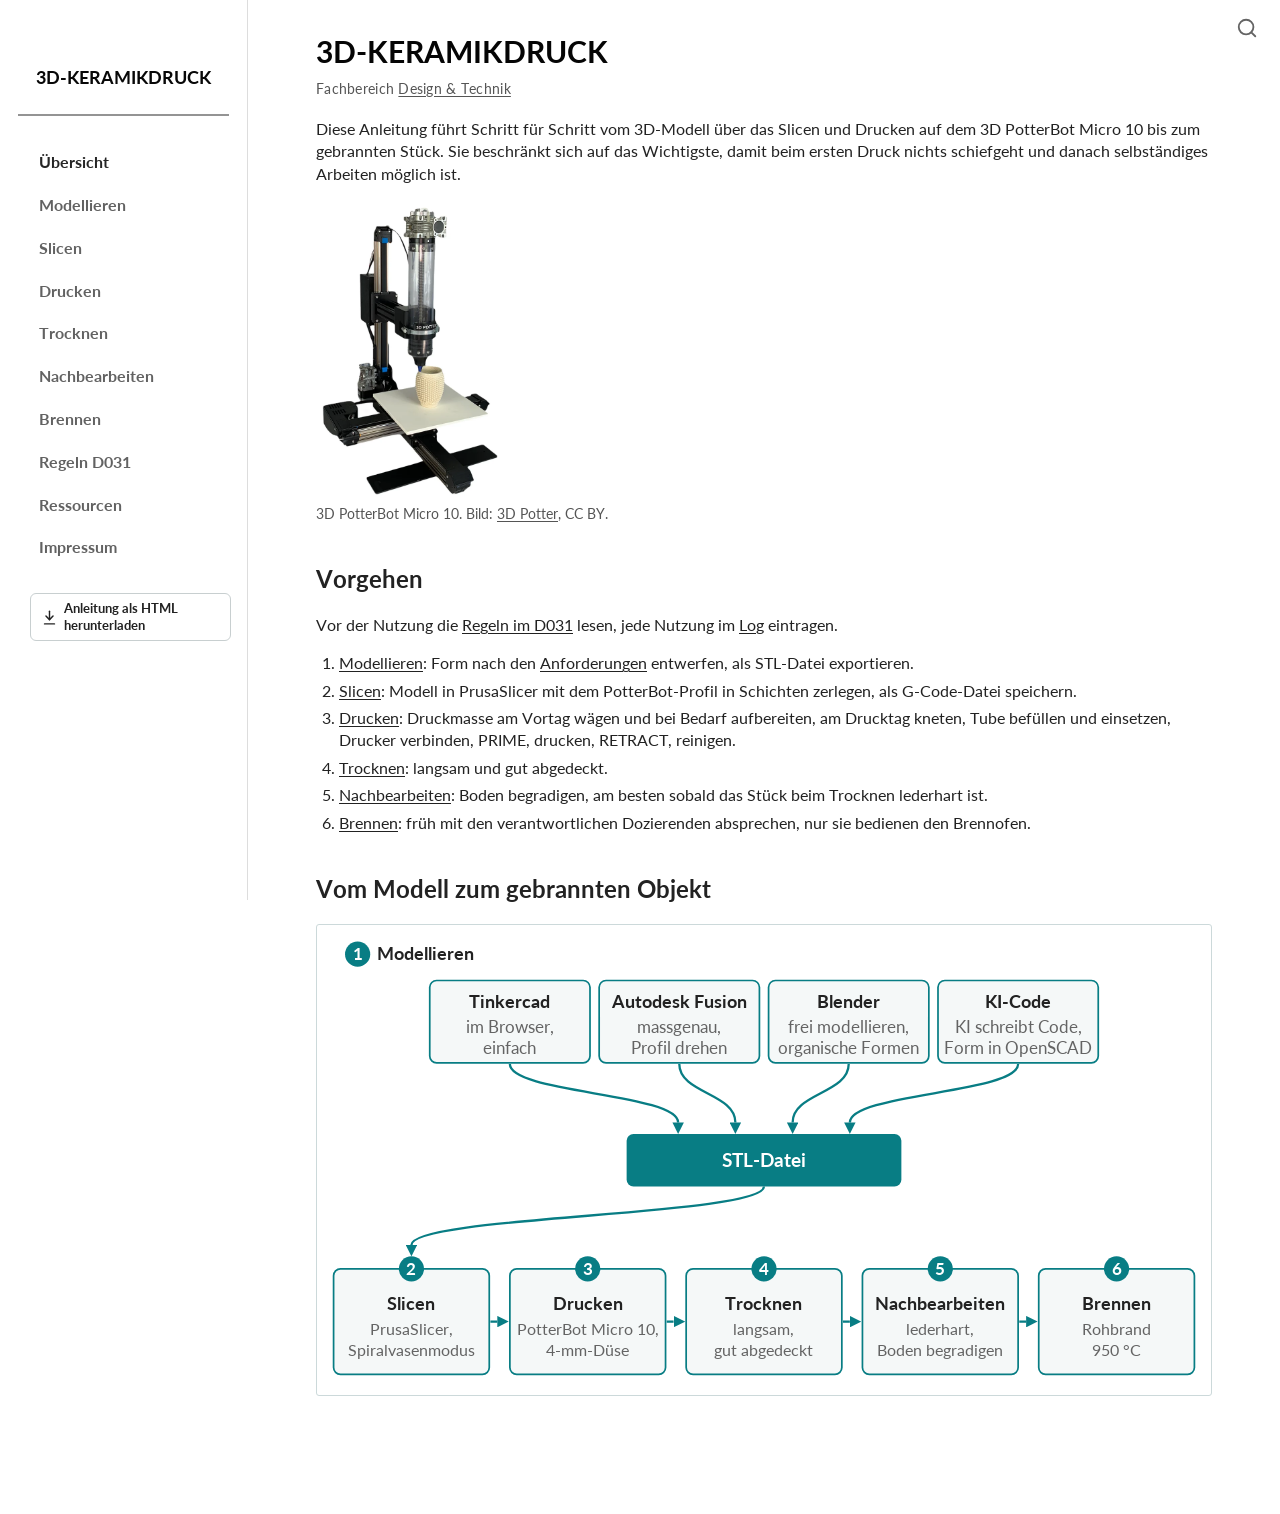
==== keramikdruck.html @ 81f73921 "Videos der alten Google-Site zu Tube einsetzen und RETRACT verlinkt Co-Authored-By: Claude Opus 5.5 " ====
<!DOCTYPE html>
<html lang="de-CH">
<head>
<meta charset="utf-8">
<meta name="viewport" content="width=device-width, initial-scale=1">
<title>3D-Keramikdruck</title>
<link rel="icon" href="[data-uri]">
<style>@font-face{font-family:Lato;font-weight:400;font-style:normal;font-display:swap;src:url("[data-uri]") format("woff2")}
@font-face{font-family:Lato;font-weight:700 900;font-style:normal;font-display:swap;src:url("[data-uri]") format("woff2")}
/* Keramikdruck - Gestaltung. Wird von build.py in keramikdruck.html eingebettet. */

/* --- Grundlagen --- */
*, *::before, *::after { box-sizing: border-box; }
html {
  font-family: Lato, Arial, sans-serif;
  scroll-behavior: smooth;
}
body {
  margin: 0;
  font-size: 16px;
  line-height: 1.4;
  background: #fff;
  color: #222;
  display: flex;
  min-height: 100vh;
}
button { cursor: pointer; font: inherit; }
button, a, input { -webkit-tap-highlight-color: transparent; }
a:focus-visible, button:focus-visible, input:focus-visible,
pre:focus-visible, summary:focus-visible {
  outline: 2px solid #087d84;
  outline-offset: 4px;
}
[id] { scroll-margin-top: 24px; }
[hidden] { display: none !important; }

/* --- Navigation links --- */
.site-sidebar {
  width: 248px;
  flex: 0 0 248px;
  border-right: 1px solid #ddd;
  background: #fff;
  position: sticky;
  top: 0;
  align-self: flex-start;
  height: 100vh;
  overflow-y: auto;
}
.brand {
  margin: 0 18px;
  padding: 65px 10px 24px;
  border-bottom: 2px solid #949494;
  text-align: center;
}
.brand a {
  font-size: 18px;
  font-weight: 900;
  color: #080808;
  text-decoration: none;
}
.site-navigation { padding: 25px 24px 24px 39px; }
.site-navigation a {
  display: block;
  color: #626262;
  font-weight: 700;
  padding: 9px 0;
  text-decoration: none;
  line-height: 1.55;
}
.site-navigation a:hover { color: #000; }
.site-navigation a[aria-current='page'] { color: #252525; }

/* Unterseiten wie in der Vorlage eingerueckt */
.site-navigation a.sub { padding-left: 16px; }

/* Download der ganzen Anleitung, damit sie ohne Internet lesbar bleibt */
.download { padding: 0 16px 28px 30px; }
.download-link {
  display: inline-flex;
  align-items: center;
  gap: 6px;
  padding: 6px 10px;
  border: 1px solid #c8cfd0;
  border-radius: 6px;
  color: #222;
  font-size: 13px;
  font-weight: 700;
  line-height: 1.3;
  text-decoration: none;
}
.download-link svg { flex: none; }
.download-link:hover { border-color: #555; }

/* --- Hauptbereich --- */
.site-main { flex: 1; min-width: 0; }
.utility-bar { height: 0; position: relative; z-index: 10; }
.icon-button {
  display: flex;
  align-items: center;
  justify-content: center;
  border: 0;
  background: transparent;
  color: #646464;
  width: 42px;
  height: 42px;
}
.search-toggle { position: absolute; right: 12px; top: 7px; }
.mobile-menu { display: none; }
.bar-title { display: none; }
.article {
  max-width: 1280px;
  margin: 0 auto;
  padding: 33px 60px 80px;
}
.content-section { margin-bottom: 38px; }
.content-cell { min-width: 0; }
.content-cell + .content-cell { margin-top: 22px; }

/* --- Fliesstext --- */
.prose-content p { margin: 0 0 16px; line-height: 1.4; }
.prose-content p:last-child { margin-bottom: 0; }
.prose-content a {
  color: inherit;
  text-decoration: underline;
  text-underline-offset: 2px;
  overflow-wrap: anywhere;
}
.prose-content strong { font-weight: 700; }
.prose-content h1 {
  color: #050505;
  font-size: 30px;
  line-height: 1.25;
  font-weight: 900;
  text-transform: uppercase;
  margin: 0 0 20px;
}
.prose-content h1 a {
  font-size: 12px;
  display: inline-block;
  white-space: nowrap;
  vertical-align: baseline;
  letter-spacing: 0.02em;
  margin-left: 5px;
}
.prose-content h2 { font-size: 24px; font-weight: 700; margin: 26px 0 18px; }
.prose-content h3 { font-size: 20px; font-weight: 700; margin: 24px 0 16px; }
.prose-content ul { list-style: square; }
.prose-content ol { list-style: decimal; }
.prose-content ul, .prose-content ol { padding-left: 23px; margin: 8px 0 18px; }
.prose-content li { padding-left: 0; margin: 0 0 5px; }
.prose-content li p { margin: 0; }
.prose-content code { font-size: 0.94em; }
.prose-content dl { margin: 8px 0 18px; }
.prose-content dt { font-weight: 700; margin-top: 8px; }
.prose-content dd { margin: 2px 0 0; }
.prose-content br + br { display: none; }
.prose-content figure.gross { margin: 4px 0 18px; }
.prose-content figure.gross img { width: auto; max-width: 100%; max-height: 360px; border-radius: 4px; }
.prose-content figure.gross figcaption { font-size: 0.92em; margin-top: 6px; }
/* Beschriftete Fotos brauchen Breite, damit die Beschriftung lesbar bleibt */
.prose-content figure.gross.teile img { width: 100%; max-width: 640px; max-height: none; }
.prose-content figure.gross.hoch img { max-height: 560px; }
.begriffe { margin: 0 0 12px; }
.begriff { padding: 8px 0; border-top: 1px solid #e3e9ea; }
.begriff.mit-bild { display: grid; grid-template-columns: 120px 1fr; gap: 16px; align-items: center; }
.begriff img { width: auto; height: auto; max-width: 120px; max-height: 150px; justify-self: center; border-radius: 4px; }
.begriff strong { display: block; }
.bildquelle { font-size: 0.85em; color: #555; margin: 0 0 18px; }
.prose-content figure.schritt { margin: 10px 0 8px; }
.prose-content figure.schritt img { width: auto; max-width: 100%; max-height: 300px; border-radius: 4px; }
.prose-content figure.schritt figcaption { font-size: 0.85em; color: #555; margin-top: 4px; }
.prose-content figure.anleitung img { width: 100%; max-height: none; }
.prose-content figure.bildpaar { display: grid; grid-template-columns: 1fr 1fr; gap: 12px; max-width: 640px; }
.prose-content figure.bildpaar img { width: 100%; height: 260px; max-height: none; object-fit: cover; }
.prose-content figure.bildpaar figcaption { grid-column: 1 / -1; }
.prose-content:has(h1) + * { margin-top: 20px; }
.content-section .prose-content { padding-inline: 8px; }

/* --- Bilder --- */
figure { margin: 0; }
figure img { display: block; width: 100%; height: auto; object-fit: contain; }
.image-gallery {
  display: grid;
  grid-template-columns: repeat(var(--columns), minmax(0, 1fr));
  gap: 20px;
  align-items: center;
}
.image-gallery .content-cell { margin: 0; }
.image-gallery figure img { max-height: 280px; }
.media-copy {
  display: grid;
  grid-template-columns: 1fr 2fr;
  gap: 24px;
  align-items: start;
}
.media-copy .content-cell + .content-cell { margin: 0; }
/* Verbindungen: kurze Beschriftungen mittig neben dem Bild */
.page-verbindungen .media-copy { align-items: center; }
.page-smart-textiles .media-copy:nth-child(2) img { max-width: 208px; }

/* --- Aufgaben (aufklappbar, natives details): sanfte Karten --- */
.lesson {
  border: 1px solid #dfdfdf;
  border-radius: 6px;
  margin: 12px 0;
  scroll-margin-top: 24px;
  transition: border-color 0.15s;
}
.lesson:hover { border-color: #087d84; }
.lesson:last-child { margin-bottom: 42px; }
.lesson-title {
  display: flex;
  align-items: center;
  gap: 12px;
  font: 700 21px/1.4 Lato, Arial, sans-serif;
  padding: 15px 20px;
  color: #090909;
  list-style: none;
}
.lesson-title::-webkit-details-marker { display: none; }
.lesson[open] > .lesson-title { border-bottom: 1px solid #ececec; }
.lesson-heading {
  display: flex;
  flex: 1;
  flex-wrap: wrap;
  align-items: center;
  gap: 8px 14px;
}
.lesson-icon {
  width: 20px;
  height: 20px;
  flex: none;
  color: #999;
  transition: transform 0.2s;
}
.lesson[open] > .lesson-title .lesson-icon { transform: rotate(180deg); }
.lesson-content { font-size: 16px; padding: 20px 20px 14px; }
.lesson-content p { margin-bottom: 16px; }
.lesson-content .content-cell { margin-top: 0; }
.lesson-content .content-cell + .content-cell { margin-top: 24px; }
.lesson-content figure { margin: 25px auto; max-width: 1050px; }

/* --- Suche --- */
.site-search {
  margin: 32px 60px;
  padding: 22px;
  border: 1px solid #b9b9b9;
  background: #fff;
}
.site-search label { display: block; font-weight: 700; margin-bottom: 10px; }
.site-search input {
  width: 100%;
  border: 1px solid #aaa;
  padding: 10px 12px;
  font: inherit;
}
.search-count {
  display: block;
  margin: 16px 0 5px;
  color: #666;
  font-size: 14px;
}
.site-search ul {
  list-style: none;
  padding: 0;
  margin: 0;
  max-height: 50vh;
  overflow: auto;
}
.site-search li a {
  display: flex;
  flex-direction: column;
  gap: 3px;
  padding: 12px 0;
  text-decoration: none;
  color: inherit;
  border-bottom: 1px solid #e1e1e1;
}
.site-search li strong { font-weight: 700; }
.site-search li span { font-size: 14px; color: #666; }

/* --- Video --- */
.video-block {
  aspect-ratio: 16/9;
  width: min(100%, 760px);
  border-radius: 6px;
  overflow: hidden;
}
.video-block iframe { width: 100%; height: 100%; border: 0; }
.video-load {
  display: flex;
  width: 100%;
  height: 100%;
  align-items: center;
  justify-content: center;
  flex-direction: column;
  gap: 14px;
  background: #fff;
  border: 1px solid #dfdfdf;
  border-radius: 6px;
  color: #646464;
  transition: border-color 0.15s;
}
.video-load:hover { border-color: #087d84; }
.video-load svg {
  box-sizing: content-box;
  width: 24px;
  height: 24px;
  padding: 18px;
  border-radius: 50%;
  background: #087d84;
  stroke: #fff;
  fill: #fff;
}
.video-load span { font-weight: 700; color: #222; }
.video-load small { color: #666; font-size: 14px; }
.video-load.mit-bild {
  background-image: linear-gradient(rgba(0, 0, 0, 0.45), rgba(0, 0, 0, 0.45)), var(--poster);
  background-size: cover;
  background-position: center;
  border-color: transparent;
}
.video-load.mit-bild span,
.video-load.mit-bild small { color: #fff; text-shadow: 0 1px 3px rgba(0, 0, 0, 0.8); }

/* --- Ablaufgrafik und Tabellen --- */
.diagram { overflow-x: auto; background: #fff; border: 1px solid #ccd9da; border-radius: 3px; padding: 12px; margin: 0 0 24px; }
.diagram svg { display: block; width: 100%; min-width: 600px; height: auto; }
.diagram:focus-visible { outline: 2px solid #087d84; outline-offset: 3px; }
.table-scroll { overflow-x: auto; margin: 8px 0 20px; }
.table-scroll:focus-visible { outline: 2px solid #087d84; outline-offset: 3px; }
.prose-content table { border-collapse: collapse; width: 100%; min-width: 620px; margin: 0; font-size: 15px; }
.prose-content th, .prose-content td { border: 1px solid #ccd9da; padding: 8px 10px; text-align: left; vertical-align: top; }
.prose-content th { background: #f5f8f8; }
.todo { background: #fff1b8; color: #4a3a00; padding: 1px 5px; border-radius: 3px; font-size: 0.94em; }

/* --- Regeln im Originalwortlaut: abgesetzter Kasten --- */
.regeln {
  margin: 8px 0 28px;
  padding: 22px 26px 16px;
  background: #f5f8f8;
  border: 1px solid #ccd9da;
  border-left: 6px solid #087d84;
  border-radius: 3px;
}
.regeln h2 { font-size: 20px; margin: 18px 0 8px; }
.regeln h2:first-child { margin-top: 0; }
.regeln ul { margin: 0 0 6px; }
.regeln li { margin-bottom: 9px; line-height: 1.5; }
/* Zeile unter der Startseiten-h1 (Fachbereich), ersetzt den Link in der Ueberschrift */
.prose-content .lead { font-size: 14px; color: #555; letter-spacing: 0.02em; margin: -12px 0 20px; }

/* --- Bebilderte Kurzanleitungen: ein Schritt aufs Mal --- */
.schritte { margin: 14px 0 26px; border: 1px solid #dde3e4; border-radius: 6px; overflow: hidden; background: #fff; }
.schritte-liste { list-style: none; margin: 0; padding: 0; }
.schritt-karte + .schritt-karte { border-top: 1px solid #dde3e4; }
.schritt-karte figure { display: flex; justify-content: center; background: #f2f2f2; }
.schritt-karte img { width: 100%; height: auto; max-height: 560px; object-fit: contain; }
.schritt-text { padding: 14px 18px 4px; min-height: 6.5em; line-height: 1.5; }
.schritt-text p { margin: 0 0 8px; }
.schritt-nr { color: #555; }
.schritt-nr strong { color: #222; }
.schritte kbd {
  display: inline-block;
  min-width: 1.7em;
  padding: 0 6px;
  font: 700 0.9em/1.55 Lato, Arial, sans-serif;
  text-align: center;
  color: #222;
  background: #fff;
  border: 1px solid #b5bdbe;
  border-bottom-width: 3px;
  border-radius: 5px;
  white-space: nowrap;
}
.schritte-steuerung { display: flex; align-items: center; gap: 8px; padding: 10px 12px; border-top: 1px solid #dde3e4; background: #f7f7f7; }
.schritte-steuerung button { min-height: 40px; padding: 6px 16px; border: 1px solid #aab3b4; border-radius: 6px; background: #fff; color: #222; font-weight: 700; }
.schritte-steuerung button:hover { border-color: #555; }
.schritte-steuerung button[aria-disabled='true'] { color: #8a8a8a; border-color: #d5d5d5; cursor: default; }
.schritte-punkte { flex: 1; display: flex; flex-wrap: wrap; justify-content: center; gap: 6px; }
.schritte-punkte i { width: 8px; height: 8px; border-radius: 50%; background: #c8cdce; }
.schritte-punkte i.aktiv { background: #222; }
.schritte .bildquelle { margin: 0; padding: 8px 12px 10px; border-top: 1px solid #dde3e4; }
@media (max-width: 480px) {
  .schritte-steuerung button { padding: 6px 11px; }
  /* «Schritt n von m» steht im Text, die Punkte haben hier keinen Platz */
  .schritte-punkte i { display: none; }
}

/* --- Sprungmarke --- */
.skip-link {
  position: fixed;
  top: -100px;
  left: 270px;
  z-index: 100;
  padding: 12px;
  background: #fff;
  border: 2px solid #087d84;
}
.skip-link:focus { top: 8px; }

/* --- Breite Bildschirme --- */
@media (min-width: 1600px) {
  .article { padding-left: 68px; padding-right: 68px; }
}
@media (max-width: 1000px) and (min-width: 768px) {
  .article { padding-left: 36px; padding-right: 36px; }
  .site-search { margin-left: 36px; margin-right: 36px; }
}

/* --- Mobil: Navigation als Overlay --- */
@media (max-width: 767px) {
  .site-sidebar {
    position: fixed;
    z-index: 40;
    left: 0;
    top: 0;
    transform: translateX(-100%);
    transition: transform 0.2s;
    box-shadow: 0 0 24px rgba(0, 0, 0, 0.18);
  }
  body.nav-open .site-sidebar { transform: none; }
  body.nav-open::after {
    content: '';
    position: fixed;
    inset: 0;
    z-index: 30;
    background: rgba(0, 0, 0, 0.35);
  }
  .utility-bar {
    height: 55px;
    position: sticky;
    top: 0;
    background: #fff;
    border-bottom: 1px solid #eee;
  }
  .mobile-menu { display: flex; position: absolute; left: 12px; top: 6px; }
  /* Seitenname in der Kopfleiste, damit man auf langen Seiten weiss, wo man ist */
  /* Angesprungene Abschnitte nicht unter der Kopfleiste verstecken */
  [id], .lesson { scroll-margin-top: 66px; }
  .bar-title { display: block; position: absolute; left: 62px; right: 62px; top: 0; line-height: 55px; text-align: center; font-weight: 700; color: #222; white-space: nowrap; overflow: hidden; text-overflow: ellipsis; }
  .article { padding: 20px 16px 48px; }
  .content-section { margin-bottom: 30px; }
  .content-section .prose-content { padding-inline: 0; }
  .prose-content h1 { font-size: 24px; margin-bottom: 14px; }
  .prose-content h2 { font-size: 21px; margin: 22px 0 12px; }
  .prose-content h3 { font-size: 18px; margin: 18px 0 10px; }
  .prose-content ul, .prose-content ol { padding-left: 20px; }
  .prose-content figure.schritt img { max-height: 220px; }
  .prose-content figure.gross img { max-height: 260px; }
  .begriff.mit-bild { grid-template-columns: 84px 1fr; gap: 12px; }
  .begriff img { max-width: 84px; max-height: 110px; }
  .lesson { margin: 8px 0; }
  .lesson:last-child { margin-bottom: 24px; }
  .lesson-title { font-size: 17px; padding: 12px 14px; }
  .lesson-content { padding: 14px 14px 10px; }
  .brand { padding-top: 36px; }
  .site-navigation { padding-top: 18px; }
  .image-gallery { grid-template-columns: repeat(2, minmax(0, 1fr)); gap: 16px; }
  .site-search { margin: 20px 22px; }
  .skip-link { left: 70px; }
}
@media (max-width: 600px) {
  .media-copy { grid-template-columns: 1fr; gap: 20px; }
  .media-copy img { max-width: 285px; }
  /* Tabellen auf dem Handy als gestapelte Karten statt seitlich scrollen */
  .table-scroll { overflow: visible; }
  .prose-content table, .prose-content tbody, .prose-content tr, .prose-content td, .prose-content tbody th { display: block; min-width: 0; width: auto; }
  .prose-content thead { display: none; }
  .prose-content tr { border: 1px solid #ccd9da; border-radius: 6px; margin-bottom: 10px; }
  .prose-content th, .prose-content td { border: 0; padding: 6px 12px; }
  .prose-content tbody th { background: #f5f8f8; border-radius: 6px 6px 0 0; }
  .prose-content td[data-label]::before { content: attr(data-label); display: block; font-size: 13px; font-weight: 700; color: #555; }
}

@media (prefers-reduced-motion: reduce) {
  html { scroll-behavior: auto; }
  *, *::before, *::after { animation: none !important; transition: none !important; }
}

/* --- Druck: alle Seiten hintereinander --- */
@media print {
  .site-sidebar, .utility-bar, .site-search,
  .skip-link { display: none !important; }
  .article { padding: 0; max-width: none; }
  .site-main { width: 100%; }
  .page[hidden] { display: block !important; }
  .lesson { break-inside: avoid; }
  .lesson-content { display: block !important; }
  .diagram svg { min-width: 0; }
  .prose-content table { min-width: 0; font-size: 12px; }
  .regeln { border: 1px solid #4a6b6e; border-left-width: 6px; }
  .schritt-karte[hidden] { display: block !important; }
  .schritt-karte { break-inside: avoid; }
  .schritte-steuerung { display: none !important; }
}
</style>
</head>
<body>
<a href="#main" class="skip-link">Zum Inhalt springen</a>
<nav class="site-sidebar" aria-label="Hauptnavigation">
<div class="brand"><a href="#keramikdruck">3D-KERAMIKDRUCK</a></div>
<div class="site-navigation"><a href="#keramikdruck">Übersicht</a><a href="#modell-erstellen">Modellieren</a><a href="#slicen">Slicen</a><a href="#masse-und-drucker">Drucken</a><a href="#trocknen">Trocknen</a><a href="#nachbearbeitung">Nachbearbeiten</a><a href="#brennen">Brennen</a><a href="#regeln-d031">Regeln D031</a><a href="#ressourcen">Ressourcen</a><a href="#impressum">Impressum</a></div>
<div class="download"><a class="download-link" href="keramikdruck.html" download="keramikdruck.html"><svg class="" width="17" height="17" viewBox="0 0 24 24" fill="none" stroke="currentColor" stroke-width="2" stroke-linecap="round" stroke-linejoin="round" aria-hidden="true"><path d="M12 3v12"/><path d="m7 10 5 5 5-5"/><path d="M5 21h14"/></svg><span>Anleitung als HTML herunterladen</span></a></div>
</nav>
<div class="site-main">
<header class="utility-bar">
<button class="mobile-menu icon-button" aria-label="Navigation &ouml;ffnen"><svg class="" width="23" height="23" viewBox="0 0 24 24" fill="none" stroke="currentColor" stroke-width="2" stroke-linecap="round" stroke-linejoin="round" aria-hidden="true"><path d="M4 6h16M4 12h16M4 18h16"/></svg></button>
<span class="bar-title" aria-hidden="true"></span>
<button class="icon-button search-toggle" aria-label="Website durchsuchen" aria-expanded="false"><svg class="" width="22" height="22" viewBox="0 0 24 24" fill="none" stroke="currentColor" stroke-width="2" stroke-linecap="round" stroke-linejoin="round" aria-hidden="true"><circle cx="11" cy="11" r="8"/><path d="m21 21-4.3-4.3"/></svg></button>
</header>
<section class="site-search" aria-label="Website durchsuchen" hidden>
<label for="search-input">Website durchsuchen</label>
<input id="search-input" type="search" placeholder="Suchbegriff eingeben &hellip;">
<output class="search-count" hidden></output>
<ul hidden></ul>
</section>
<main id="main"><article class="page article page-keramikdruck" id="page-keramikdruck" data-slug="keramikdruck" data-label="Übersicht" data-page-title="3D-Keramikdruck"><section class="content-section" id="kopf" data-title="" data-anchor="kopf"><div class="content-cell"><div class="prose-content"><h1>3D-Keramikdruck</h1><p class="lead">Fachbereich <a href="https://sites.google.com/view/design-und-technik/home" rel="noopener noreferrer" target="_blank">Design &amp; Technik</a></p><p>Diese Anleitung führt Schritt für Schritt vom 3D-Modell über das Slicen und Drucken auf dem 3D PotterBot Micro 10 bis zum gebrannten Stück. Sie beschränkt sich auf das Wichtigste, damit beim ersten Druck nichts schiefgeht und danach selbständiges Arbeiten möglich ist.</p><figure class="schritt"><img src="[data-uri]" alt="3D PotterBot Micro 10 mit gefüllter Tube und gedrucktem Gefäss auf der Druckplatte" width="560" height="894" loading="lazy"><figcaption>3D PotterBot Micro 10. Bild: <a href="https://3dpotter.com/faq/#copyright" rel="noopener noreferrer" target="_blank">3D Potter</a>, CC BY.</figcaption></figure></div></div></section><section class="content-section" id="so-geht-ihr-vor" data-title="Vorgehen" data-anchor="so-geht-ihr-vor"><div class="content-cell"><div class="prose-content"><h2>Vorgehen</h2><p>Vor der Nutzung die <a href="#regeln-d031">Regeln im D031</a> lesen, jede Nutzung im <a href="https://ljuokr.github.io/keramikdruck/log/" rel="noopener noreferrer" target="_blank">Log</a> eintragen.</p><ol><li><a href="#modell-erstellen">Modellieren</a>: Form nach den <a href="#modell-erstellen/anforderungen">Anforderungen</a> entwerfen, als STL-Datei exportieren.</li><li><a href="#slicen">Slicen</a>: Modell in PrusaSlicer mit dem PotterBot-Profil in Schichten zerlegen, als G-Code-Datei speichern.</li><li><a href="#masse-und-drucker">Drucken</a>: Druckmasse am Vortag wägen und bei Bedarf aufbereiten, am Drucktag kneten, Tube befüllen und einsetzen, Drucker verbinden, PRIME, drucken, RETRACT, reinigen.</li><li><a href="#trocknen">Trocknen</a>: langsam und gut abgedeckt.</li><li><a href="#nachbearbeitung">Nachbearbeiten</a>: Boden begradigen, am besten sobald das Stück beim Trocknen lederhart ist.</li><li><a href="#brennen">Brennen</a>: früh mit den verantwortlichen Dozierenden absprechen, nur sie bedienen den Brennofen.</li></ol></div></div></section><section class="content-section" id="vom-modell" data-title="Vom Modell zum gebrannten Objekt" data-anchor="vom-modell"><div class="content-cell"><div class="prose-content"><h2>Vom Modell zum gebrannten Objekt</h2><div class="diagram" tabindex="0" role="region" aria-label="Ablaufgrafik, bei Bedarf seitlich verschiebbar"><svg xmlns="http://www.w3.org/2000/svg" viewBox="0 0 760 390" role="img" aria-labelledby="stl-title stl-desc" font-family="Lato, Arial, sans-serif" fill="#222">
<title id="stl-title">Vom Modell zum gebrannten Objekt</title>
<desc id="stl-desc">Schritt 1, Modellieren: vier Wege, Tinkercad (im Browser, einfach), Autodesk Fusion (massgenau, ein Profil wird zur Form gedreht), Blender (frei modellieren, organische Formen) und KI-Code (die KI schreibt Code, OpenSCAD macht daraus die Form). Alle vier Wege münden in der STL-Datei. Danach folgen Schritt 2 Slicen in PrusaSlicer im Spiralvasenmodus, Schritt 3 Drucken auf dem PotterBot Micro 10 mit 4-mm-Düse, Schritt 4 Trocknen, langsam und gut abgedeckt, Schritt 5 Nachbearbeiten, im lederharten Zustand den Boden begradigen, Schritt 6 Brennen, Rohbrand bei 950 Grad.</desc>
<defs><marker id="stl-pfeil" viewBox="0 0 10 10" refX="0" refY="5" markerWidth="10" markerHeight="10" markerUnits="userSpaceOnUse" orient="auto"><path d="M0,0 L10,5 L0,10 z" fill="#087d84"/></marker></defs>
<circle cx="25" cy="15" r="11" fill="#087d84"/><text x="25" y="20" font-size="15" font-weight="bold" fill="#fff" text-anchor="middle">1</text>
<text x="42" y="20" font-size="16" font-weight="bold">Modellieren</text>
<rect x="88" y="38" width="140" height="72" rx="6" fill="#f5f8f8" stroke="#087d84" stroke-width="1.5"/>
<text x="158" y="62" font-size="16" font-weight="bold" text-anchor="middle">Tinkercad</text>
<text x="158" y="84" font-size="15" fill="#646464" text-anchor="middle">im Browser,</text>
<text x="158" y="102" font-size="15" fill="#646464" text-anchor="middle">einfach</text>
<rect x="236" y="38" width="140" height="72" rx="6" fill="#f5f8f8" stroke="#087d84" stroke-width="1.5"/>
<text x="306" y="62" font-size="16" font-weight="bold" text-anchor="middle">Autodesk Fusion</text>
<text x="306" y="84" font-size="15" fill="#646464" text-anchor="middle">massgenau,</text>
<text x="306" y="102" font-size="15" fill="#646464" text-anchor="middle">Profil drehen</text>
<rect x="384" y="38" width="140" height="72" rx="6" fill="#f5f8f8" stroke="#087d84" stroke-width="1.5"/>
<text x="454" y="62" font-size="16" font-weight="bold" text-anchor="middle">Blender</text>
<text x="454" y="84" font-size="15" fill="#646464" text-anchor="middle">frei modellieren,</text>
<text x="454" y="102" font-size="15" fill="#646464" text-anchor="middle">organische Formen</text>
<rect x="532" y="38" width="140" height="72" rx="6" fill="#f5f8f8" stroke="#087d84" stroke-width="1.5"/>
<text x="602" y="62" font-size="16" font-weight="bold" text-anchor="middle">KI-Code</text>
<text x="602" y="84" font-size="15" fill="#646464" text-anchor="middle">KI schreibt Code,</text>
<text x="602" y="102" font-size="15" fill="#646464" text-anchor="middle">Form in OpenSCAD</text>
<g fill="none" stroke="#087d84" stroke-width="2" marker-end="url(#stl-pfeil)">
<path d="M158,111 C158,136.5 305,136.5 305,162"/>
<path d="M306,111 C306,136.5 355,136.5 355,162"/>
<path d="M454,111 C454,136.5 405,136.5 405,162"/>
<path d="M602,111 C602,136.5 455,136.5 455,162"/>
</g>
<rect x="260" y="172" width="240" height="46" rx="6" fill="#087d84"/>
<text x="380" y="201" font-size="17" font-weight="bold" text-anchor="middle" fill="#fff">STL-Datei</text>
<path d="M380,218 C380,243.5 72,243.5 72,269" fill="none" stroke="#087d84" stroke-width="2" marker-end="url(#stl-pfeil)"/>
<rect x="4" y="290" width="136" height="92" rx="6" fill="#f5f8f8" stroke="#087d84" stroke-width="1.5"/>
<circle cx="72.0" cy="290" r="11" fill="#087d84"/><text x="72.0" y="295" font-size="15" font-weight="bold" fill="#fff" text-anchor="middle">2</text>
<text x="72.0" y="326" font-size="16" font-weight="bold" text-anchor="middle">Slicen</text>
<text x="72.0" y="348" font-size="14" fill="#646464" text-anchor="middle">PrusaSlicer,</text>
<text x="72.0" y="366" font-size="14" fill="#646464" text-anchor="middle">Spiralvasenmodus</text>
<rect x="158" y="290" width="136" height="92" rx="6" fill="#f5f8f8" stroke="#087d84" stroke-width="1.5"/>
<circle cx="226.0" cy="290" r="11" fill="#087d84"/><text x="226.0" y="295" font-size="15" font-weight="bold" fill="#fff" text-anchor="middle">3</text>
<text x="226.0" y="326" font-size="16" font-weight="bold" text-anchor="middle">Drucken</text>
<text x="226.0" y="348" font-size="14" fill="#646464" text-anchor="middle">PotterBot Micro 10,</text>
<text x="226.0" y="366" font-size="14" fill="#646464" text-anchor="middle">4-mm-Düse</text>
<rect x="312" y="290" width="136" height="92" rx="6" fill="#f5f8f8" stroke="#087d84" stroke-width="1.5"/>
<circle cx="380.0" cy="290" r="11" fill="#087d84"/><text x="380.0" y="295" font-size="15" font-weight="bold" fill="#fff" text-anchor="middle">4</text>
<text x="380.0" y="326" font-size="16" font-weight="bold" text-anchor="middle">Trocknen</text>
<text x="380.0" y="348" font-size="14" fill="#646464" text-anchor="middle">langsam,</text>
<text x="380.0" y="366" font-size="14" fill="#646464" text-anchor="middle">gut abgedeckt</text>
<rect x="466" y="290" width="136" height="92" rx="6" fill="#f5f8f8" stroke="#087d84" stroke-width="1.5"/>
<circle cx="534.0" cy="290" r="11" fill="#087d84"/><text x="534.0" y="295" font-size="15" font-weight="bold" fill="#fff" text-anchor="middle">5</text>
<text x="534.0" y="326" font-size="16" font-weight="bold" text-anchor="middle">Nachbearbeiten</text>
<text x="534.0" y="348" font-size="14" fill="#646464" text-anchor="middle">lederhart,</text>
<text x="534.0" y="366" font-size="14" fill="#646464" text-anchor="middle">Boden begradigen</text>
<rect x="620" y="290" width="136" height="92" rx="6" fill="#f5f8f8" stroke="#087d84" stroke-width="1.5"/>
<circle cx="688.0" cy="290" r="11" fill="#087d84"/><text x="688.0" y="295" font-size="15" font-weight="bold" fill="#fff" text-anchor="middle">6</text>
<text x="688.0" y="326" font-size="16" font-weight="bold" text-anchor="middle">Brennen</text>
<text x="688.0" y="348" font-size="14" fill="#646464" text-anchor="middle">Rohbrand</text>
<text x="688.0" y="366" font-size="14" fill="#646464" text-anchor="middle">950 °C</text>
<path d="M141,336 L147,336" stroke="#087d84" stroke-width="2" marker-end="url(#stl-pfeil)"/>
<path d="M295,336 L301,336" stroke="#087d84" stroke-width="2" marker-end="url(#stl-pfeil)"/>
<path d="M449,336 L455,336" stroke="#087d84" stroke-width="2" marker-end="url(#stl-pfeil)"/>
<path d="M603,336 L609,336" stroke="#087d84" stroke-width="2" marker-end="url(#stl-pfeil)"/>
</svg></div></div></div></section></article><article class="page article page-modell-erstellen" id="page-modell-erstellen" data-slug="modell-erstellen" data-label="Modellieren" data-page-title="Modellieren" hidden><section class="content-section" id="kopf-modell" data-title="" data-anchor="kopf-modell"><div class="content-cell"><div class="prose-content"><h1>Modellieren</h1><p>Grundlage für jeden Druck ist ein digitales 3D-Modell als STL-Datei. Es entsteht in Tinkercad, Autodesk Fusion oder Blender, oder eine KI schreibt OpenSCAD-Code dafür. Zuerst die Anforderungen prüfen, sie entscheiden, ob der Druck gelingt.</p></div></div></section><section class="content-section" id="anforderungen" data-title="Anforderungen prüfen" data-anchor="anforderungen"><div class="content-cell"><div class="prose-content"><h2>Anforderungen prüfen</h2><p>Gedruckt wird mit der 4-mm-Düse im Spiralvasenmodus: ein durchgehender Strang, Schicht für Schicht aufgestapelt, wie beim Aufbauen mit einer Wulst. Prüffrage für jeden Entwurf: Könnte ich die Form mit einem Seil ohne Unterbruch aufstapeln? Daraus folgt:</p><ul><li>Geschlossener, massiver Körper ohne Hohlraum und ohne gezeichnete Wandstärke. Wand (etwa 3,5&nbsp;mm) und Boden macht der Slicer.</li><li>Jede Schicht ist eine geschlossene Linie: keine Henkel, Löcher, Deckel oder Verzweigungen, ein Objekt pro Druck.</li><li>Keine extremen Wölbungen, Knicke oder Überhänge: bis etwa 15 Grad Neigung unkritisch, über 30 Grad sackt die Druckmasse ein.</li><li>Standfläche, Öffnung und Höhe ausgewogen: schmale Böden kippen, weite Öffnungen sacken ein.</li><li>Details schmaler als die Düse (4&nbsp;mm) oder niedriger als eine Schicht (1,5&nbsp;mm) werden nicht abgebildet.</li><li>Bauraum 280 × 265&nbsp;mm, Höhe bis 305&nbsp;mm.</li><li>Druckzeit unter 80&nbsp;Minuten, länger reicht eine Tube nicht (Kontrolle beim <a href="#slicen">Slicen</a>).</li><li>Schwindung einrechnen: Beim Trocknen schwindet die Druckmasse rund 5&nbsp;%, nach dem Rohbrand ist das Stück insgesamt knapp 7&nbsp;%, nach einem zweiten Brand bis 10&nbsp;% kleiner als das Modell (Werte unter <a href="#brennen">Brennen</a>).</li></ul><figure class="schritt bildpaar"><img src="[data-uri]" alt="Gefäss in Wulsttechnik, die Tonwülste liegen sichtbar als Ringe übereinander" width="600" height="600" loading="lazy"><img src="[data-uri]" alt="Nahaufnahme: Die Düse legt den Tonstrang Schicht für Schicht auf ein gedrucktes Gefäss" width="600" height="482" loading="lazy"><figcaption>Links: Gefäss in Wulsttechnik, die Wülste liegen übereinander wie Druckschichten. Rechts: Gedrucktes Gefäss im Detail, Schicht für Schicht aus einem Strang. Bilder: <a href="https://commons.wikimedia.org/wiki/File:Coiled_Pot_by_Louise_Goodman.jpg" rel="noopener noreferrer" target="_blank">Louise Goodman, Smithsonian American Art Museum</a>, gemeinfrei, via Wikimedia Commons, und <a href="https://3dpotter.com/faq/#copyright" rel="noopener noreferrer" target="_blank">3D Potter</a>, CC BY, Ausschnitt aus einem <a href="https://www.youtube.com/watch?v=qlKjVaMu0mQ" rel="noopener noreferrer" target="_blank">Video</a>.</figcaption></figure></div></div></section><section class="content-section" id="wege" data-title="Wege zur STL-Datei" data-anchor="wege"><div class="content-cell"><div class="prose-content"><h2>Wege zur STL-Datei</h2><div class="table-scroll" tabindex="0" role="region" aria-label="Tabelle, bei Bedarf seitlich verschiebbar"><table>
<thead>
<tr><th scope="col">Weg</th><th scope="col">Geeignet für</th><th scope="col">Link und Anleitung</th></tr>
</thead>
<tbody>
<tr><th scope="row">Tinkercad<br><small>kostenlos, Konto nötig, im Browser</small></th><td data-label="Geeignet für">Einstieg, einfache Gefässe aus Grundformen oder einer gedrehten Skizze, Unterricht mit Schulklassen</td><td data-label="Link und Anleitung"><a href="https://www.tinkercad.com/" rel="noopener noreferrer" target="_blank">tinkercad.com</a>, <a href="#modell-erstellen/kurz-tinkercad">Kurzanleitung</a>.</td></tr>
<tr><th scope="row">Autodesk Fusion<br><small>kostenlos für Studierende und Dozierende, Konto mit Nachweis der Hochschule, Installation nötig</small></th><td data-label="Geeignet für">Gefässe mit genauen Massen, rotationssymmetrische Formen, Varianten</td><td data-label="Link und Anleitung"><a href="https://www.autodesk.com/education/edu-software/overview" rel="noopener noreferrer" target="_blank">Autodesk Education</a>, <a href="#modell-erstellen/kurz-fusion">Kurzanleitung</a>, <a href="https://tube.switch.ch/videos/LwlaYTuB2o" rel="noopener noreferrer" target="_blank">Tutorial auf SWITCHtube</a>.</td></tr>
<tr><th scope="row">Blender<br><small>kostenlos, ohne Konto, Installation nötig</small></th><td data-label="Geeignet für">Organische, skulpturale Formen, Oberflächenmuster ab 4&nbsp;mm, anspruchsvoll</td><td data-label="Link und Anleitung"><a href="https://www.blender.org/download/" rel="noopener noreferrer" target="_blank">Download Blender</a> (ältere Intel-Macs: <a href="https://www.blender.org/download/lts/4-5/" rel="noopener noreferrer" target="_blank">4.5 LTS</a>), <a href="#modell-erstellen/kurz-blender">Kurzanleitung</a>.</td></tr>
<tr><th scope="row">KI-Code (OpenSCAD)<br><small>kostenlos, ohne Konto, im Browser, KI-Dienst je nach Anbieter</small></th><td data-label="Geeignet für">Mathematisch beschreibbare Formen (Wellen, Spiralen, Muster), Varianten per Parameter</td><td data-label="Link und Anleitung">Code der KI in den <a href="https://ochafik.com/openscad2/" rel="noopener noreferrer" target="_blank">OpenSCAD Playground</a> einfügen, mit «Render» berechnen und über «Download STL» speichern. Beispiele zum Anpassen, Masse oben im Code oder unter «Customize»: <a href="https://ochafik.com/openscad2/#H4sIAAAAAAACE6VWYW/bNhD9KwcNA6RETpwESNd0xpCiSzds7YqkSz/YRsFIJ4sORRoUaScO8t97JCVZjp19mYHEIu/d3bu7R5lP0YJpVtXRBTxFLDN8iV+YKWkZHS9ZjUd1xvIohahWVmfocOMn8tkHyZQ0KI03HMMtmaCwqCFHCX8hZeH3ubbZPfAKbhZcM+HcZaVyWx9NJPl8xDorhappl/xulbAVynuFekFLVUqEP6VEqZmtUsg5wjcmc6hYVhrKouFG8Ax1iHUpBMInRrGAS/jEheAVGtTyCD5bHbxRG2+lRY0VvBeK2DGUFEumPkrOpISrc4ivw24CljIyUcPN178BHxZKG44aJSWdyFJhidD/jODkdPiOHkJ1rDIeM5E5tbOskOjp73fKtWgE8EsL/bCxAiNiDvDCh9msdOGHrc9MKzJRhX3vhlMDbznBm9bpD2dNgdnCN9D9vfdQwXFmtlOqO2LpvM/30XSu/2BRSCtn4KATuUKagdxuBxXZOF/KNSsFDcGDtOurrfxcvHTiIaFnghmTtJG+U6sL3EQ6ayJ99duOQBOMRlpVE7lEnWssHaFN/rcd+cbU81sqSfMlEYMkTfkqXKyPmuUNH5JxjombNUW4Qi5L5CYFqXTFBOoVcqIuuRNko6OJrHFGMialuXF1I/5i5T3tLbSCa040YteBErWtKDwdAxfjhSocDveRbPgM/ucHrqiMJtY1y7mtO2F4ncD6AqjCjFjCv3iHesaIuBdnGmSTdhKYyMJKep8QWe1DxesERhOvhjX8Cj1ZTjqJ/Aa7x+IYTuEQ4l3tD3bBiUcfQHxC1kzVMbWblmva7uVLPGyT9QJ2g+/J6tUw2MW+kjRe07KflWBxeEFs7wc675q+/05689IIB4qaXAiG1PKLIBMOsZ9FkjawOcTfuLxHQTsVN62U3XG67fTfm8bCecU8hXk3D4HG0R0FWsSdE6NOgummU7DymQh5du5qnDtco+4+TBNiM/VD2Dq+B1BzGTfvhoM25CH0TmtvZEkS4o417brurtpidRup3VhPfRO7Sjmdv4e2UqrpoOPqRjuHn7t14h0X4USOYFwoDTF3T0NSR9eJaQLeMu8sbbwBnJCx11pHpaZXgz/Br8Vr3P4r5mTr9TnulZS29VExJ/s23Ndms92YOmbhZHXMXqsnuA7benLMwvB7Xn0PCjBw/4ad60ZDTQhqshKPJeZayXihuDQ1RQmNT6FgdMOgNV0kMmbisac5TSE0MoVxYDClqgiyxAduHv1PoJtf9EzIqEBmrA73lEiw9ePAStJC5Gzh19q945g5/eCuKfVyFr0wnAWDEdEzWZYcV/5qJNijssY/0n0FPYaOo0DnX6jMuowejtp7Zkoo7fZ+Kt7mb04zf4cq1erywZMz2lLBkVAztyroQoHPzz8ALwQCfI0JAAA=" rel="noopener noreferrer" target="_blank">Vase</a>, <a href="https://ochafik.com/openscad2/#H4sIAAAAAAACE6VWXW/bNhT9KxcaBsiJkjjplrYp8pAi61ps2YokWB/[base64]/fADHlLLRONizFhXmFLdoFi2369N6DtC3/ahp2svCRALAU9zzDVSQs67X1/POUdPxvpaeHTrGSP6pUs58e01/M7rKQk/oVqo6zCLWAb60jSUD5ExhSSqNMKCNE8F9AfzpUBXeTDWC8avfr5LX8yJXopa0bmMQTY00DdxAEl5aQslnFtBfUdTJ7yGOuigLqM56KdDiyRD6+H8xFLXLB0oGtsIxXbBEvhJR91Yx7rlKaSKwQN5/11P8qvXt7DNrAE02pEHnjVb34AUpB4w0pAO+5QQx1F/PhynJMwwl47Pzv/80CeU0WGdi0r6Ng6pWk1oedRPZm46kdDSp9EXNFNI+BjnHySOrDPpHKQ38RovENC2ETRfDuh4HKen2FHuUOSS9igKdZAcL9W6Rwe0TfkLSe68jB3E4C1yCWubkii3cMp1jgkE1+BDV+hv4BpnERn/DTlO8E4oaz5Kc5GUx+IHRRd2Q/k3Gd4dg43KZsGVy4Junta2RG3pkG4BaY9Wgy3Ga/kuIhwi3xwGbjchrtPMZphFxLqD2/REuam47lxsdZCDrpsjC1Np2rwzF2T7hN6wvIoNWRUkId67viBQ31pRClO4oZ9X69TJWZLzMY0mxlIuw9OQjtYFXw0oem5Wnh5vh/bh3OhgoNLiXEX5/wivS/svzPGTN8Roo6Sirw/F7L9mCD9rY2+4CsySHFfMflRPSh329VRcphlvZG1mAGAnfA1XqWupdBBoslH3NVfW6HxmpHYtUFLjC5oIXMJY46othctHkeZVQamRBY0SgytUhZA530l3H15IwzC/7BGR2YSF8zZd5ZkSy/sdr6GFLPjSzRNeEMIdnIaLvJ1Ps2eON8nhVPYIz1zyIv59UOLeeBcfcaFzjMHRUhzyJ6b0YccYzjZmlkYZG2w/Td5Xbw/K+DejNouTu0jOWY+CM2WmYTXB5ciPj/8CkTgAErEIAAA=" rel="noopener noreferrer" target="_blank">Tasse</a>, <a href="https://ochafik.com/openscad2/#H4sIAAAAAAACE6VXbW/bNhD+KwcPA+RMaW13fUvrDS3SNkPXrUi29YMTFLRMS4wl0qNIO3Gb/77nSMmWvaxfFsCxSN7Lc3fPHeUvvaWwoqp7J/SlJzKnVvKjcAWWvYcL6/MHdSZmvZR6tfE2kyw3+QKd+0Qyo53ULhw8pPc4ormXlmZS03sJL2oxsz5bkKroYqmsKFeilroyM18/uNTQeSfrrChNjV3o/WVKX0m9MNIusTSFlvSL1lJb4auUZkrSJ6FnVImscPBi6aJUmbTR1inWr3yd+7omVTuSCurYmHpIe51DoaZz6OPLw8paWZhSLpcBpNtZOQMGWVIpZA07tcoK0iq4ZEGpU4JQUNdAArsVnYY4V0bTGSMUOpe1dJvG6KuylPRBIExSmj6oslSVdNLqB/SbtzEwaV04xaKGwdelgUEhAdfqNFiZCa3p7RNKzuNuP4Qhypou/[base64]/[base64]/QWYTS2LpxHSy8jSM7sR2vmqqwxIRsmnYuZ8vUVRpXYrBUQAxHixzf9yUnNAwUu9TIoIpDJZADhf7XfQxrByKTTLgdSoS2C1KXeNfhkR/d9+dAAXaP7x6GyfHz1gkOde417ASnNS+FcIlKaprTp0zj6KiUI6QC+UjqpxE2SbOiYxGRw1YeRZIqHdp3SAJ9hvx81xWR4RT+wyDCKDKFyRMkQi8zUCZiApeuzndE+FBsym2xSUvA82IJR9NMYiHQSU9qHpRF9/UobejmmuDdR8Dm8Ap5drn5uYmslkJg9YY53J32y5x7n/RcNJZpWONm7Z1bG4uZJPqlwi3AGQoIxVWonpF3wYEkjUyNp0UUlhhCaoxNx26PsdB1M7VdATGEN839MeEqSJMowumdIz/f06MmAs8GrLkn+5gs66ATtl3Q4R5B6pGdp1gmX5DlXpBVGde+R7iPAUR9JGnT9FCZcCcwPUDxQJInT5pj2x08o9+FWtHQ4O48i/KNoPX61pXiD6RYGSBzC6LZ5yaNJnsRhoigJXQq0Uey6LVG/k/XQ3YlK6Xo/2xvEEuEfwVLAG6dRN+amBGPOPeSuWa4ZdF0xzn9LqD4Kdk+lm/gnHCuXodlOiTdq9N12Y3PQswoT9qYNAFCPthC4865BjHYdSdyMM4yiubGUcHdNBijmNkC0aDi53p609kAuHHYyxlBqpoX+hr1G7Vs2uzMNSeiElLbxMc/v2wjdmXayEDbCYIujdYvsv+KJqoM2npnMYk07Wl0NGDjmf4Ot6o4ajQkk2ZS3BV4zDeaUUdrVsBITn9Jc4C0ba7xMZ8IlkwATAygmEgM7IuBhCpGVvFHulm/NAdevdwfJ3lwK5218V++VYnN77DW40OOz+FrIt5hwo1N+Va9Xee/g4FE8cGXvDie49dfh50Epbo134RHv7DLIoJVKyfpzk3n2GMSlDZqZKY3lve/mz2dPR1n4HVGY9aubAM5Zj4B7pcl5NcelJO/u/gF0a9gCkQwAAA==" rel="noopener noreferrer" target="_blank">Krug</a> (je im Playground). Beispielprompt: «Erstelle OpenSCAD-Code für eine Vase, 120&nbsp;mm hoch, Boden 80&nbsp;mm Durchmesser, als geschlossenen Volumenkörper ohne Innenraum, Masse als Variablen oben im Code.»</td></tr>

</tbody>
</table></div></div></div></section><details class="lesson" id="kurz-tinkercad" data-title="Kurzanleitung Tinkercad: Skizze drehen" data-anchor="kurz-tinkercad">
<summary class="lesson-title"><span class="lesson-heading"><span>Kurzanleitung Tinkercad: Skizze drehen</span></span><svg class="lesson-icon" width="20" height="20" viewBox="0 0 24 24" fill="none" stroke="currentColor" stroke-width="2" stroke-linecap="round" stroke-linejoin="round" aria-hidden="true"><path d="m6 9 6 6 6-6"/></svg></summary>
<div class="lesson-content"><div class="content-cell"><div class="prose-content"><p>Eine halbe Gefässkontur zeichnen, Tinkercad dreht sie um die Mittelachse. So entsteht ein rundes Gefäss direkt im Browser.</p></div><div class="schritte"><ol class="schritte-liste" aria-live="polite"><li class="schritt-karte"><figure><img src="[data-uri]" alt="Tinkercad: Formenleiste «Einfache Formen», die Form «Skizze drehen» ist markiert" width="770" height="714" loading="lazy"></figure><div class="schritt-text"><p class="schritt-nr">Schritt 1 von 5: <strong>Form einfügen</strong></p><p>In der Formenleiste rechts unter «Einfache Formen» die Form «Skizze drehen» auf die Arbeitsebene ziehen. Der Skizzeneditor öffnet sich. Erscheint ein Hilfefenster, mit × schliessen.</p></div></li><li class="schritt-karte"><figure><img src="[data-uri]" alt="Tinkercad-Skizze: halbe Vasenkontur links der blauen Mittelachse, rechts oben die 3D-Vorschau" width="770" height="714" loading="lazy"></figure><div class="schritt-text"><p class="schritt-nr">Schritt 2 von 5: <strong>Profil zeichnen</strong></p><p>Mit «−» herauszoomen, bis die ganze Höhe Platz hat. Mit dem Linienwerkzeug links der blauen Mittelachse Punkte setzen: auf der Achse unten beginnen, den Boden nach links, die Wand hinauf, oben zurück zur Achse. Neigt sich die Wand nach aussen, höchstens 1&nbsp;mm pro 4&nbsp;mm Höhe (etwa 15°), sonst sackt die Druckmasse ein. Rechts oben zeigt die Vorschau die gedrehte Form.</p></div></li><li class="schritt-karte"><figure><img src="[data-uri]" alt="Tinkercad-Skizze: geschlossenes, blau gefülltes Profil mit den Massen 70 und 38 Millimeter" width="770" height="714" loading="lazy"></figure><div class="schritt-text"><p class="schritt-nr">Schritt 3 von 5: <strong>Profil schliessen</strong></p><p>Zum Schluss den ersten Punkt anklicken, das Profil füllt sich blau. Daneben stehen die Masse: 70&nbsp;mm hoch, am Bauch 38&nbsp;mm von der Achse, die Vase wird also 76&nbsp;mm breit. Die Punkte lassen sich jetzt noch verschieben.</p></div></li><li class="schritt-karte"><figure><img src="[data-uri]" alt="Tinkercad: fertige Vase auf der Arbeitsebene, rechts die Eigenschaften mit Sweep 360 und Seiten 48" width="770" height="714" loading="lazy"></figure><div class="schritt-text"><p class="schritt-nr">Schritt 4 von 5: <strong>Skizze fertigstellen</strong></p><p>Oben rechts «Skizze fertigstellen». Die Vase steht auf der Arbeitsebene. Wenige «Seiten», etwa 8, machen sie kantig. «Skizze bearbeiten» öffnet das Profil wieder.</p></div></li><li class="schritt-karte"><figure><img src="[data-uri]" alt="Tinkercad: Export-Dialog mit den Formaten OBJ, STL und GLTF" width="770" height="714" loading="lazy"></figure><div class="schritt-text"><p class="schritt-nr">Schritt 5 von 5: <strong>Als STL exportieren</strong></p><p>«Exportieren», Format «.STL».</p></div></li></ol><div class="schritte-steuerung" hidden><button type="button" class="schritt-zurueck">Zurück</button><button type="button" class="schritt-weiter">Weiter</button><span class="schritte-punkte" aria-hidden="true"></span><button type="button" class="schritt-abspielen">Abspielen</button></div><p class="bildquelle">Screenshots Tinkercad.</p></div></div></div></details><details class="lesson" id="kurz-fusion" data-title="Kurzanleitung Autodesk Fusion: Profil drehen" data-anchor="kurz-fusion">
<summary class="lesson-title"><span class="lesson-heading"><span>Kurzanleitung Autodesk Fusion: Profil drehen</span></span><svg class="lesson-icon" width="20" height="20" viewBox="0 0 24 24" fill="none" stroke="currentColor" stroke-width="2" stroke-linecap="round" stroke-linejoin="round" aria-hidden="true"><path d="m6 9 6 6 6-6"/></svg></summary>
<div class="lesson-content"><div class="content-cell"><div class="prose-content"><p>Eine halbe Gefässkontur zeichnen und um die Mittelachse drehen. So entstehen rotationssymmetrische Formen mit genauen Massen.</p></div><div class="schritte"><ol class="schritte-liste" aria-live="polite"><li class="schritt-karte"><figure><img src="[data-uri]" alt="Autodesk Fusion: leere Skizze auf einer senkrechten Ebene" width="1300" height="715" loading="lazy"></figure><div class="schritt-text"><p class="schritt-nr">Schritt 1 von 6: <strong>Skizze erstellen</strong></p><p>«Erstellen › Skizze erstellen», eine senkrechte Ebene anklicken. Die Ansicht dreht sich zur Ebene.</p></div></li><li class="schritt-karte"><figure><img src="[data-uri]" alt="Autodesk Fusion: waagrechte Linie vom Ursprung nach rechts" width="1300" height="715" loading="lazy"></figure><div class="schritt-text"><p class="schritt-nr">Schritt 2 von 6: <strong>Boden zeichnen</strong></p><p>Linie (Taste <kbd>L</kbd>) vom Ursprung 40&nbsp;mm nach aussen: der halbe Boden. Der Ursprung ist der Nullpunkt, in dem sich die Achsen kreuzen. Durch ihn läuft später die Drehachse, er wird zur Mitte des Bodens.</p></div></li><li class="schritt-karte"><figure><img src="[data-uri]" alt="Autodesk Fusion: Spline als geschwungene Aussenkontur" width="1300" height="715" loading="lazy"></figure><div class="schritt-text"><p class="schritt-nr">Schritt 3 von 6: <strong>Aussenkontur</strong></p><p>«Erstellen › Spline», die Variante mit Punkten auf der Kurve: vom äusseren Ende der Bodenlinie aus die Aussenkontur durch einige Punkte nach oben klicken, <kbd>Enter</kbd> beendet.</p></div></li><li class="schritt-karte"><figure><img src="[data-uri]" alt="Autodesk Fusion: geschlossenes, blau gefülltes Halbprofil" width="1300" height="715" loading="lazy"></figure><div class="schritt-text"><p class="schritt-nr">Schritt 4 von 6: <strong>Profil schliessen</strong></p><p>Linie (<kbd>L</kbd>) vom oberen Ende zur Mittelachse und entlang der Achse zurück zum Ursprung. Das geschlossene Profil wird blau.</p></div></li><li class="schritt-karte"><figure><img src="[data-uri]" alt="Autodesk Fusion: Dialog Drehen mit Vorschau der Vase" width="1300" height="715" loading="lazy"></figure><div class="schritt-text"><p class="schritt-nr">Schritt 5 von 6: <strong>Drehen</strong></p><p>«Skizze fertig stellen», dann «Erstellen › Drehen»: als Achse die senkrechte Linie anklicken, 360°, OK.</p></div></li><li class="schritt-karte"><figure><img src="[data-uri]" alt="Autodesk Fusion: fertige Vase als massiver Körper" width="1300" height="715" loading="lazy"></figure><div class="schritt-text"><p class="schritt-nr">Schritt 6 von 6: <strong>Fertig, exportieren</strong></p><p>Rechtsklick auf den Körper im Bereich «Browser» links, «Als Netz speichern», STL, Millimeter.</p></div></li></ol><div class="schritte-steuerung" hidden><button type="button" class="schritt-zurueck">Zurück</button><button type="button" class="schritt-weiter">Weiter</button><span class="schritte-punkte" aria-hidden="true"></span><button type="button" class="schritt-abspielen">Abspielen</button></div><p class="bildquelle">Screenshots Autodesk Fusion (Bildungslizenz).</p></div></div></div></details><details class="lesson" id="kurz-blender" data-title="Kurzanleitung Blender: verdrehter Stern" data-anchor="kurz-blender">
<summary class="lesson-title"><span class="lesson-heading"><span>Kurzanleitung Blender: verdrehter Stern</span></span><svg class="lesson-icon" width="20" height="20" viewBox="0 0 24 24" fill="none" stroke="currentColor" stroke-width="2" stroke-linecap="round" stroke-linejoin="round" aria-hidden="true"><path d="m6 9 6 6 6-6"/></svg></summary>
<div class="lesson-content"><div class="content-cell"><div class="prose-content"><p>Aus einem Kreis wird ein Stern, der hochgezogen und verdreht wird. Blender startet englisch, die Befehle stehen darum englisch. Zuerst die Einheiten einstellen, damit eine Blender-Einheit einem Millimeter entspricht: «Scene Properties › Units», Length «Millimeters», Unit Scale 0.001.</p></div><div class="schritte"><ol class="schritte-liste" aria-live="polite"><li class="schritt-karte"><figure><img src="[data-uri]" alt="Blender: Kreis auf der Grundfläche" width="1200" height="869" loading="lazy"></figure><div class="schritt-text"><p class="schritt-nr">Schritt 1 von 8: <strong>Kreis einfügen</strong></p><p><kbd>Shift</kbd>+<kbd>A</kbd> › «Mesh › Circle», dann unten links im Feld «Add Circle»: «Vertices» 32, «Radius» 30&nbsp;mm, «Fill Type: N-Gon».</p></div></li><li class="schritt-karte"><figure><img src="[data-uri]" alt="Blender: Kreis im Bearbeitungsmodus, jeder zweite Punkt gewählt" width="1200" height="869" loading="lazy"></figure><div class="schritt-text"><p class="schritt-nr">Schritt 2 von 8: <strong>Jeden zweiten Punkt wählen</strong></p><p><kbd>Tab</kbd> für den Bearbeitungsmodus, «Select › Checker Deselect»: jeder zweite Punkt ist gewählt.</p></div></li><li class="schritt-karte"><figure><img src="[data-uri]" alt="Blender: aus dem Kreis ist ein Stern geworden" width="1200" height="869" loading="lazy"></figure><div class="schritt-text"><p class="schritt-nr">Schritt 3 von 8: <strong>Stern formen</strong></p><p><kbd>S</kbd>, dann den Zeiger nach aussen bewegen, bis ein Stern entsteht, erst dann klicken.</p></div></li><li class="schritt-karte"><figure><img src="[data-uri]" alt="Blender: Stern nach oben extrudiert" width="1200" height="869" loading="lazy"></figure><div class="schritt-text"><p class="schritt-nr">Schritt 4 von 8: <strong>Hochziehen</strong></p><p><kbd>A</kbd> wählt alles, dann <kbd>E</kbd> <kbd>Z</kbd> und den Zeiger nach oben bewegen, Klick. Wer eine genaue Höhe will, tippt stattdessen die Zahl in Millimetern, zum Beispiel 110 <kbd>Enter</kbd>.</p></div></li><li class="schritt-karte"><figure><img src="[data-uri]" alt="Blender: Deckfläche vergrössert, die Form weitet sich nach oben" width="1200" height="869" loading="lazy"></figure><div class="schritt-text"><p class="schritt-nr">Schritt 5 von 8: <strong>Öffnung weiten</strong></p><p><kbd>S</kbd>, den Zeiger nach aussen bewegen, Klick: Die Deckfläche ist noch gewählt, die Öffnung wird weiter.</p></div></li><li class="schritt-karte"><figure><img src="[data-uri]" alt="Blender: Form mit waagrechten Ringen" width="1200" height="869" loading="lazy"></figure><div class="schritt-text"><p class="schritt-nr">Schritt 6 von 8: <strong>Ringe einfügen</strong></p><p><kbd>Ctrl</kbd>+<kbd>R</kbd>, auf eine senkrechte Kante zeigen, Klick, Rechtsklick. Dann unten links im Feld «Loop Cut and Slide» bei «Number of Cuts» 10 eintragen. Ohne diese Ringe hätte die Form nur oben und unten Punkte und könnte sich nicht gleichmässig verdrehen.</p></div></li><li class="schritt-karte"><figure><img src="[data-uri]" alt="Blender: Sternform nach oben verdreht" width="1200" height="869" loading="lazy"></figure><div class="schritt-text"><p class="schritt-nr">Schritt 7 von 8: <strong>Verdrehen</strong></p><p><kbd>Tab</kbd>, dann rechts im Reiter mit dem Schraubenschlüssel «Add Modifier › Deform › Simple Deform», «Twist», «Angle» 70°, «Axis» Z. Der Modifier dreht jeden Ring etwas mehr als den darunter, so windet sich der Stern nach oben.</p></div></li><li class="schritt-karte"><figure><img src="[data-uri]" alt="Blender: fertige verdrehte Sternvase" width="1200" height="869" loading="lazy"></figure><div class="schritt-text"><p class="schritt-nr">Schritt 8 von 8: <strong>Als STL exportieren</strong></p><p>«File › Export › STL», «Apply Modifiers» aktiv lassen, «Scene Unit» nicht anwählen.</p></div></li></ol><div class="schritte-steuerung" hidden><button type="button" class="schritt-zurueck">Zurück</button><button type="button" class="schritt-weiter">Weiter</button><span class="schritte-punkte" aria-hidden="true"></span><button type="button" class="schritt-abspielen">Abspielen</button></div><p class="bildquelle">Screenshots Blender 5.0.1.</p></div></div></div></details></article><article class="page article page-slicen" id="page-slicen" data-slug="slicen" data-label="Slicen" data-page-title="Slicen" hidden><section class="content-section" id="kopf-slicen" data-title="" data-anchor="kopf-slicen"><div class="content-cell"><div class="prose-content"><h1>Slicen</h1><p>Der Slicer zerlegt das 3D-Modell in Schichten und erzeugt daraus den G-Code, die Datei mit den Befehlen für den Drucker.</p></div></div></section><section class="content-section" id="slicen" data-title="Slicen mit PrusaSlicer" data-anchor="slicen"><div class="content-cell"><div class="prose-content"><h2>Slicen mit PrusaSlicer</h2><ol><li><a href="https://www.prusa3d.com/p/prusaslicer/" rel="noopener noreferrer" target="_blank">PrusaSlicer</a> herunterladen und installieren.</li><li>Konfigurationssammlung herunterladen: <a href="https://ljuokr.github.io/keramikdruck/slicer/PotterBot-10-4mm-1mm-Z-offset.ini" download="PotterBot-10-4mm-1mm-Z-offset.ini">PotterBot-10-4mm-1mm-Z-offset.ini</a> (Spiralvasenmodus, 4-mm-Düse, Z-Offset 1&nbsp;mm).</li><li>PrusaSlicer öffnen, «Datei › Import › Importiere Konfigurationssamlung» und die heruntergeladene .ini-Datei wählen. Der Import ist nur einmal nötig, das Profil bleibt gespeichert.</li><li>Vor jedem Slicen prüfen, ob rechts in allen drei Feldern (Druckeinstellungen, Filament, Drucker) «PotterBot 10 - 4 mm, 1 mm Z-Offset» gewählt ist.<figure class="schritt"><img src="[data-uri]" alt="PrusaSlicer rechts oben: Druckeinstellungen, Filament und Drucker je auf PotterBot 10 - 4 mm, 1 mm Z-Offset" width="640" height="262" loading="lazy"><figcaption>Screenshot PrusaSlicer 2.9.6.</figcaption></figure></li><li>STL-Datei ins PrusaSlicer-Fenster ziehen und «Jetzt slicen» klicken. Im Reiter «Vorschau» prüfen: unten die Bodenschichten, darüber nur eine Aussenwand. Die geschätzte Druckzeit (Legende links, «Gesamt») muss unter 80&nbsp;Minuten liegen, so lange reicht eine Tube. Sonst das Modell verkleinern und neu slicen.<figure class="schritt"><img src="[data-uri]" alt="Legende in der PrusaSlicer-Vorschau, unter Geschätzte Druckzeiten markiert: Gesamt 17m" width="750" height="452" loading="lazy"><figcaption>Legende in der Vorschau: Druckzeit gesamt 17&nbsp;Minuten, deutlich unter 80&nbsp;Minuten. Screenshot PrusaSlicer 2.9.6.</figcaption></figure><figure class="schritt"><img src="[data-uri]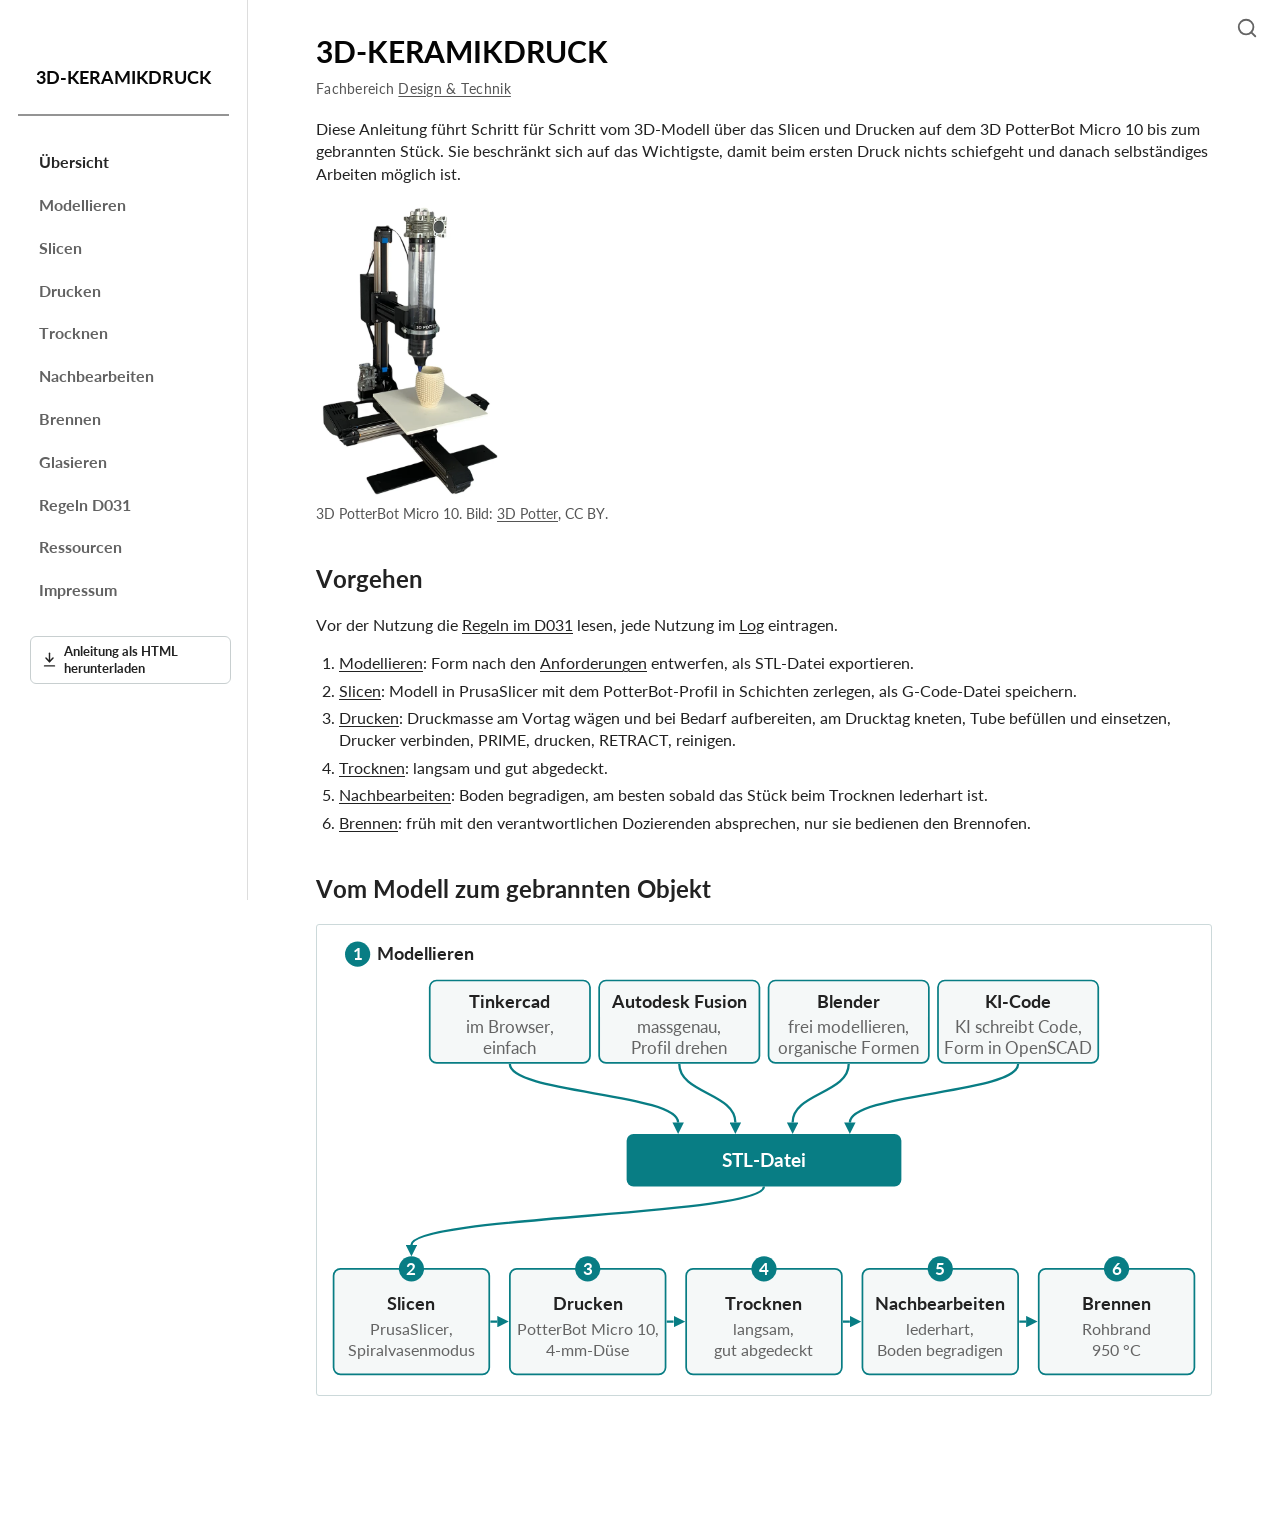
